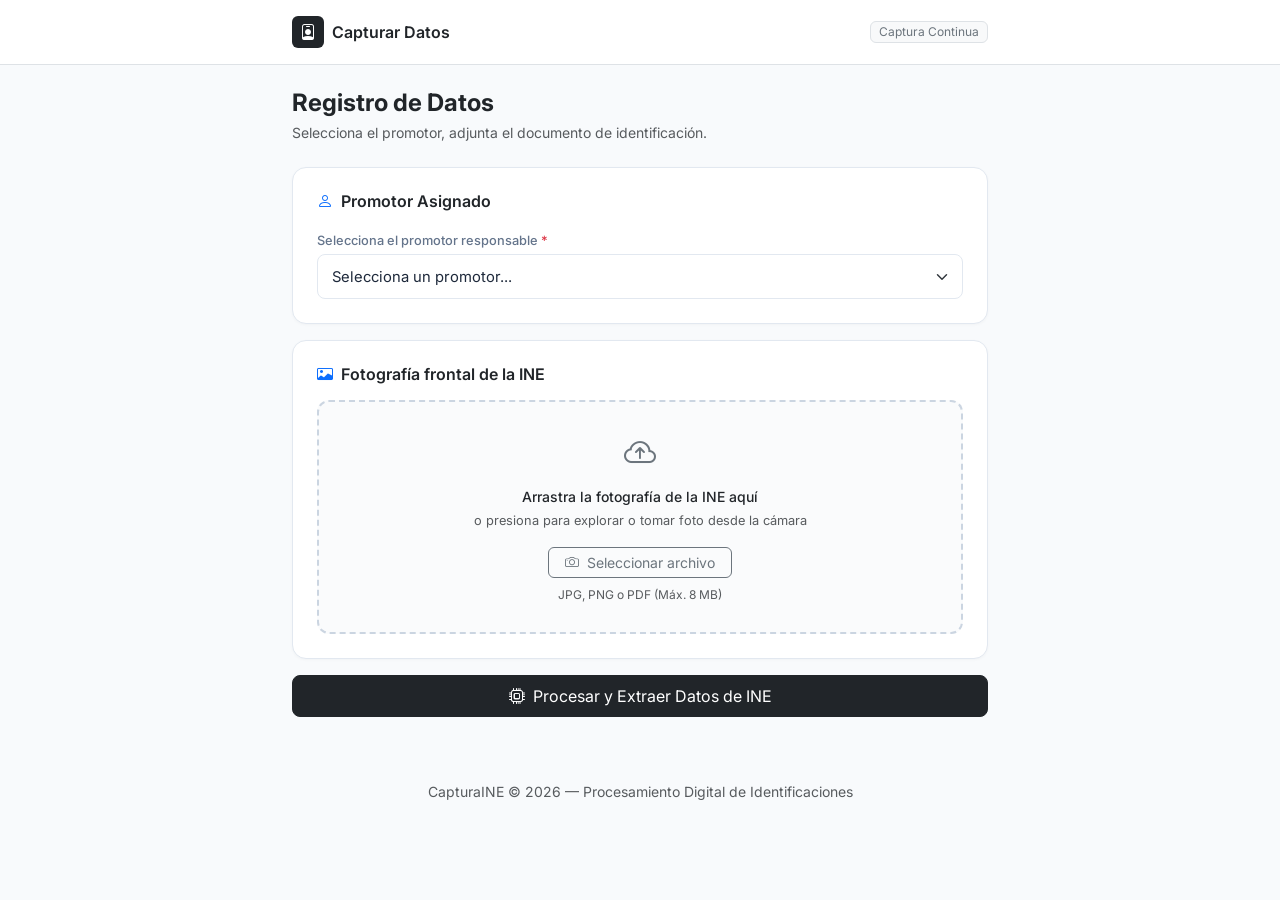
==== index.html @ 007ac98c "proyecto inicial extracción de datos ine" ====
<!DOCTYPE html>
<html lang="es">
<head>
  <meta charset="UTF-8">
  <meta name="viewport" content="width=device-width, initial-scale=1.0">
  <title>Captura de Prospecto - Registro de Personas</title>
  
  <!-- Bootstrap 5.3 CSS -->
  <link href="https://cdn.jsdelivr.net/npm/bootstrap@5.3.3/dist/css/bootstrap.min.css" rel="stylesheet">
  <!-- Bootstrap Icons -->
  <link href="https://cdn.jsdelivr.net/npm/bootstrap-icons@1.11.3/font/bootstrap-icons.min.css" rel="stylesheet">
  <!-- Google Fonts: Inter -->
  <link rel="preconnect" href="https://fonts.googleapis.com">
  <link rel="preconnect" href="https://fonts.gstatic.com" crossorigin>
  <link href="https://fonts.googleapis.com/css2?family=Inter:wght@300;400;500;600;700&display=swap" rel="stylesheet">
  <link rel="stylesheet" href="estilo.css">

</head>
<body class="pb-5">

  <!-- Navbar Minimalista -->
  <header class="bg-white border-bottom py-3 mb-4 sticky-top">
    <div class="container d-flex align-items-center justify-content-between" style="max-width: 720px;">
      <div class="d-flex align-items-center gap-2">
        <div class="bg-dark text-white rounded-2 d-flex align-items-center justify-content-center" style="width: 32px; height: 32px;">
          <i class="bi bi-person-badge"></i>
        </div>
        <span class="fw-semibold text-dark fs-6 tracking-tight">Capturar Datos</span>
      </div>
      <span class="badge bg-light text-secondary border fw-normal small px-2 py-1">Captura Continua</span>
    </div>
  </header>

  <main class="container" style="max-width: 720px;">
    
    <div class="mb-4">
      <h1 class="h4 fw-bold text-dark mb-1">Registro de Datos</h1>
      <p class="text-muted small mb-0">Selecciona el promotor, adjunta el documento de identificación.</p>
    </div>

    <!-- Feedback Banner -->
    <div id="statusMessage" class="alert d-none mb-3 py-2 px-3 rounded-3 small" role="alert"></div>

    <form id="extractionForm" onsubmit="event.preventDefault(); processIneData();">
      
      <!-- CARD 1: Selección de Promotor -->
      <section class="card card-modern p-4 mb-3">
        <h2 class="h6 fw-semibold text-dark mb-3 d-flex align-items-center gap-2">
          <i class="bi bi-person text-primary"></i> Promotor Asignado
        </h2>
        <div>
          <label for="promotorSelect" class="form-label-subtle">
            Selecciona el promotor responsable <span class="text-danger">*</span>
          </label>
          <select class="form-select form-select-modern" id="promotorSelect" required>
            <option value="" disabled selected>Selecciona un promotor...</option>
            <option value="PM-0104">Carlos Mendoza (Zona Norte)</option>
            <option value="PM-0219">Ana Sofía Ruiz (Zona Centro)</option>
            <option value="PM-0345">Mauricio Lozano (Zona Poniente)</option>
            <option value="PM-0412">Valeria Gómez (Zona Sur)</option>
            <option value="PM-0087">Héctor Salgado (Ventas Remotas)</option>
          </select>
        </div>
      </section>

      <!-- CARD 2: Carga de Archivo de INE -->
      <section class="card card-modern p-4 mb-3">
        <h2 class="h6 fw-semibold text-dark mb-3 d-flex align-items-center gap-2">
          <i class="bi bi-card-image text-primary"></i> Fotografía frontal de la INE
        </h2>

        <!-- Zona Drag & Drop -->
        <div id="dropZone" class="dropzone-container p-4 text-center">
          <input 
            type="file" 
            id="ineFileInput" 
            class="d-none" 
            accept="image/jpeg,image/png,image/webp,application/pdf"
          >
          <div class="py-1">
            <i class="bi bi-cloud-arrow-up fs-2 text-secondary mb-2 d-block"></i>
            <p class="fw-medium text-dark small mb-1">Arrastra la fotografía de la INE aquí</p>
            <p class="text-muted small mb-3" style="font-size: 0.8rem;">o presiona para explorar o tomar foto desde la cámara</p>
            <button type="button" class="btn btn-outline-secondary btn-sm px-3 rounded-2" onclick="triggerFileInput()">
              <i class="bi bi-camera me-1"></i> Seleccionar archivo
            </button>
            <div class="text-muted mt-2" style="font-size: 0.75rem;">JPG, PNG o PDF (Máx. 8 MB)</div>
          </div>
        </div>

        <!-- Vista Previa Compacta -->
        <div id="filePreviewSection" class="p-3 bg-light border rounded-3 mt-3 d-none">
          <div class="d-flex align-items-center justify-content-between">
            <div class="d-flex align-items-center gap-3 overflow-hidden">
              <img id="previewImg" src="" alt="Vista previa" class="rounded border object-fit-cover d-none" style="width: 54px; height: 54px;">
              <div id="previewPdfIcon" class="rounded bg-danger-subtle text-danger d-none align-items-center justify-content-center" style="width: 54px; height: 54px;">
                <i class="bi bi-file-earmark-pdf fs-4"></i>
              </div>
              <div class="overflow-hidden">
                <div class="fw-semibold text-truncate small text-dark" id="fileName">archivo.jpg</div>
                <div class="text-muted small" id="fileSize">0 KB</div>
              </div>
            </div>
            <button type="button" class="btn btn-sm btn-outline-danger border-0 rounded-circle" title="Quitar archivo" onclick="removeSelectedFile()">
              <i class="bi bi-x-lg"></i>
            </button>
          </div>
        </div>
      </section>

      <!-- Botón de Procesamiento Principal -->
      <div class="d-grid mb-4">
        <button type="submit" id="btnProcess" class="btn btn-dark py-2 px-4 rounded-3 d-flex align-items-center justify-content-center gap-2">
          <i class="bi bi-cpu"></i>
          <span>Procesar y Extraer Datos de INE</span>
        </button>
      </div>
    </form>

    <!-- CARD 3: Resultados de Extracción (Oculto inicialmente) -->
    <section id="resultsCard" class="card card-modern p-4 d-none">
      <div class="d-flex align-items-center justify-content-between border-bottom pb-3 mb-3">
        <div>
          <h2 class="h6 fw-semibold text-dark mb-0 d-flex align-items-center gap-2">
            <i class="bi bi-check2-circle text-success"></i> Datos Extraídos del Documento
          </h2>
          <span class="text-muted small">Verifica y edita la información antes de guardar el registro</span>
        </div>
        <span class="badge bg-success-subtle text-success border border-success-subtle">OCR Completado</span>
      </div>

      <form id="extractedDataForm" onsubmit="event.preventDefault(); saveFinalRecord();">
        <div class="row g-3">
          <div class="col-12">
            <label class="form-label-subtle">Nombre Completo</label>
            <input type="text" id="fieldNombre" class="form-control form-control-modern" required>
          </div>

          <div class="col-md-6">
            <label class="form-label-subtle">CURP</label>
            <input type="text" id="fieldCurp" class="form-control form-control-modern font-monospace text-uppercase" maxlength="18" required>
          </div>

          <div class="col-md-6">
            <label class="form-label-subtle">Clave de Elector</label>
            <input type="text" id="fieldClaveElector" class="form-control form-control-modern font-monospace text-uppercase" maxlength="18" required>
          </div>

          <div class="col-12">
            <label class="form-label-subtle">Domicilio Completo</label>
            <textarea id="fieldDomicilio" class="form-control form-control-modern" rows="2" required></textarea>
          </div>

          <div class="col-md-4">
            <label class="form-label-subtle">Fecha de Nacimiento</label>
            <input type="date" id="fieldNacimiento" class="form-control form-control-modern" required>
          </div>

          <div class="col-md-4">
            <label class="form-label-subtle">Sexo</label>
            <select id="fieldSexo" class="form-select form-select-modern" required>
              <option value="H">Hombre (H)</option>
              <option value="M">Mujer (M)</option>
              <option value="X">No Binario (X)</option>
            </select>
          </div>

          <div class="col-md-4">
            <label class="form-label-subtle">Vigencia INE</label>
            <input type="text" id="fieldVigencia" class="form-control form-control-modern font-monospace" placeholder="Ej. 2024 - 2034" required>
          </div>
        </div>

        <div class="d-flex justify-content-end gap-2 mt-4 pt-3 border-top">
          <button type="button" class="btn btn-outline-secondary rounded-2 btn-sm px-3" onclick="resetAll()">
            Nueva Captura
          </button>
          <button type="submit" id="btnSaveRecord" class="btn btn-primary rounded-2 btn-sm px-4 d-flex align-items-center gap-2">
            <i class="bi bi-cloud-check"></i>
            <span>Confirmar y Guardar Registro</span>
          </button>
        </div>
      </form>
    </section>

    <!-- Footer sencillo -->
    <footer class="text-center text-muted small mt-5 pt-3">
      CapturaINE &copy; 2026 &mdash; Procesamiento Digital de Identificaciones
    </footer>
  </main>

  <!-- Bootstrap Bundle JS -->
  <script src="https://cdn.jsdelivr.net/npm/bootstrap@5.3.3/dist/js/bootstrap.bundle.min.js"></script>

  <script>
    const promotorSelect = document.getElementById('promotorSelect');
    const dropZone = document.getElementById('dropZone');
    const ineFileInput = document.getElementById('ineFileInput');
    const filePreviewSection = document.getElementById('filePreviewSection');
    const previewImg = document.getElementById('previewImg');
    const previewPdfIcon = document.getElementById('previewPdfIcon');
    const fileName = document.getElementById('fileName');
    const fileSize = document.getElementById('fileSize');
    const statusMessage = document.getElementById('statusMessage');
    const btnProcess = document.getElementById('btnProcess');
    const resultsCard = document.getElementById('resultsCard');

    let currentFile = null;

    // Disparar selector de archivos
    function triggerFileInput() {
      ineFileInput.click();
    }

    // Drag and Drop
    ['dragenter', 'dragover'].forEach(eventName => {
      dropZone.addEventListener(eventName, (e) => {
        e.preventDefault();
        e.stopPropagation();
        dropZone.classList.add('is-dragover');
      });
    });

    ['dragleave', 'drop'].forEach(eventName => {
      dropZone.addEventListener(eventName, (e) => {
        e.preventDefault();
        e.stopPropagation();
        dropZone.classList.remove('is-dragover');
      });
    });

    dropZone.addEventListener('drop', (e) => {
      const files = e.dataTransfer.files;
      if (files && files.length > 0) {
        processFile(files[0]);
      }
    });

    dropZone.addEventListener('click', (e) => {
      if (e.target.tagName !== 'BUTTON' && !e.target.closest('button')) {
        triggerFileInput();
      }
    });

    ineFileInput.addEventListener('change', (e) => {
      if (e.target.files && e.target.files[0]) {
        processFile(e.target.files[0]);
      }
    });

    function processFile(file) {
      const validTypes = ['image/jpeg', 'image/png', 'image/webp', 'application/pdf'];
      if (!validTypes.includes(file.type)) {
        showStatus('Formato no soportado. Sube una imagen (JPG, PNG) o PDF.', 'danger');
        return;
      }

      if (file.size > 8 * 1024 * 1024) {
        showStatus('El archivo excede el tamaño máximo permitido de 8 MB.', 'danger');
        return;
      }

      currentFile = file;
      fileName.textContent = file.name;
      fileSize.textContent = (file.size / (1024 * 1024)).toFixed(2) + ' MB';

      if (file.type.startsWith('image/')) {
        const reader = new FileReader();
        reader.onload = (e) => {
          previewImg.src = e.target.result;
          previewImg.classList.remove('d-none');
          previewPdfIcon.classList.add('d-none');
          previewPdfIcon.classList.remove('d-flex');
        };
        reader.readAsDataURL(file);
      } else {
        previewImg.classList.add('d-none');
        previewPdfIcon.classList.remove('d-none');
        previewPdfIcon.classList.add('d-flex');
      }

      filePreviewSection.classList.remove('d-none');
      hideStatus();
    }

    function removeSelectedFile() {
      currentFile = null;
      ineFileInput.value = '';
      previewImg.src = '';
      filePreviewSection.classList.add('d-none');
    }

    // Simulación de llamada a API de OCR
    function processIneData() {
      if (!promotorSelect.value) {
        showStatus('Debes seleccionar un promotor antes de continuar.', 'warning');
        promotorSelect.focus();
        return;
      }

      if (!currentFile) {
        showStatus('Por favor adjunta o toma una foto del INE para procesar.', 'warning');
        dropZone.scrollIntoView({ behavior: 'smooth', block: 'center' });
        return;
      }

      // Estado de carga
      btnProcess.disabled = true;
      btnProcess.innerHTML = `
        <span class="spinner-border spinner-border-sm" role="status" aria-hidden="true"></span>
        <span>Extrayendo información vía OCR...</span>
      `;
      hideStatus();

      // Simulación de respuesta de API de extracción
      setTimeout(() => {
        btnProcess.disabled = false;
        btnProcess.innerHTML = `
          <i class="bi bi-cpu"></i>
          <span>Procesar y Extraer Datos de INE</span>
        `;

        // Datos simulados extraídos por la API
        document.getElementById('fieldNombre').value = 'RODRÍGUEZ HERNÁNDEZ MARÍA ELENA';
        document.getElementById('fieldCurp').value = 'ROHM880415MDFRRN09';
        document.getElementById('fieldClaveElector').value = 'RDHEMR88041509M200';
        document.getElementById('fieldDomicilio').value = 'AV. INSURGENTES SUR 1602, CRÉDITO CONSTRUCTOR, BENITO JUÁREZ, CIUDAD DE MÉXICO, C.P. 03940';
        document.getElementById('fieldNacimiento').value = '1988-04-15';
        document.getElementById('fieldSexo').value = 'M';
        document.getElementById('fieldVigencia').value = '2022 - 2032';

        // Mostrar sección de resultados con scroll suave
        resultsCard.classList.remove('d-none');
        resultsCard.scrollIntoView({ behavior: 'smooth', block: 'start' });

        showStatus('Datos extraídos exitosamente. Revisa y confirma la información.', 'success');
      }, 1500);
    }

    // Confirmación final
    function saveFinalRecord() {
      const btnSave = document.getElementById('btnSaveRecord');
      btnSave.disabled = true;
      btnSave.innerHTML = `
        <span class="spinner-border spinner-border-sm" role="status" aria-hidden="true"></span>
        Guardando...
      `;

      setTimeout(() => {
        btnSave.disabled = false;
        btnSave.innerHTML = `<i class="bi bi-cloud-check"></i> <span>Confirmar y Guardar Registro</span>`;
        showStatus(`¡Registro de ${document.getElementById('fieldNombre').value} guardado con éxito!`, 'success');
      }, 900);
    }

    function resetAll() {
      document.getElementById('extractionForm').reset();
      document.getElementById('extractedDataForm').reset();
      removeSelectedFile();
      resultsCard.classList.add('d-none');
      hideStatus();
      window.scrollTo({ top: 0, behavior: 'smooth' });
    }

    function showStatus(text, variant = 'info') {
      statusMessage.className = `alert alert-${variant} border mb-3 py-2 px-3 rounded-3 small`;
      statusMessage.textContent = text;
      statusMessage.classList.remove('d-none');
    }

    function hideStatus() {
      statusMessage.classList.add('d-none');
    }
  </script>
</body>
</html>
---- estilo.css ----
:root {
      --app-font: 'Inter', -apple-system, BlinkMacSystemFont, "Segoe UI", Roboto, sans-serif;
      --bg-canvas: #f8fafc;
      --border-subtle: #e2e8f0;
      --primary-color: #0f172a;
      --primary-accent: #2563eb;
    }

    body {
      font-family: var(--app-font);
      background-color: var(--bg-canvas);
      color: #1e293b;
      min-height: 100vh;
      -webkit-font-smoothing: antialiased;
    }

    /* Minimalist card styling */
    .card-modern {
      background: #ffffff;
      border: 1px solid var(--border-subtle);
      border-radius: 0.875rem;
      box-shadow: 0 1px 3px 0 rgba(0, 0, 0, 0.03);
    }

    /* Drag & Drop Upload Zone */
    .dropzone-container {
      border: 2px dashed #cbd5e1;
      border-radius: 0.75rem;
      background-color: #fafbfc;
      transition: all 0.2s ease;
      cursor: pointer;
    }
    .dropzone-container:hover,
    .dropzone-container.is-dragover {
      border-color: var(--primary-accent);
      background-color: #eff6ff;
    }

    /* Form Inputs */
    .form-control-modern,
    .form-select-modern {
      border: 1px solid var(--border-subtle);
      border-radius: 0.5rem;
      padding: 0.65rem 0.85rem;
      font-size: 0.925rem;
      color: #1e293b;
      background-color: #fff;
    }
    .form-control-modern:focus,
    .form-select-modern:focus {
      border-color: var(--primary-accent);
      box-shadow: 0 0 0 3px rgba(37, 99, 235, 0.1);
      outline: none;
    }

    .form-label-subtle {
      font-size: 0.8rem;
      font-weight: 500;
      color: #64748b;
      margin-bottom: 0.25rem;
    }
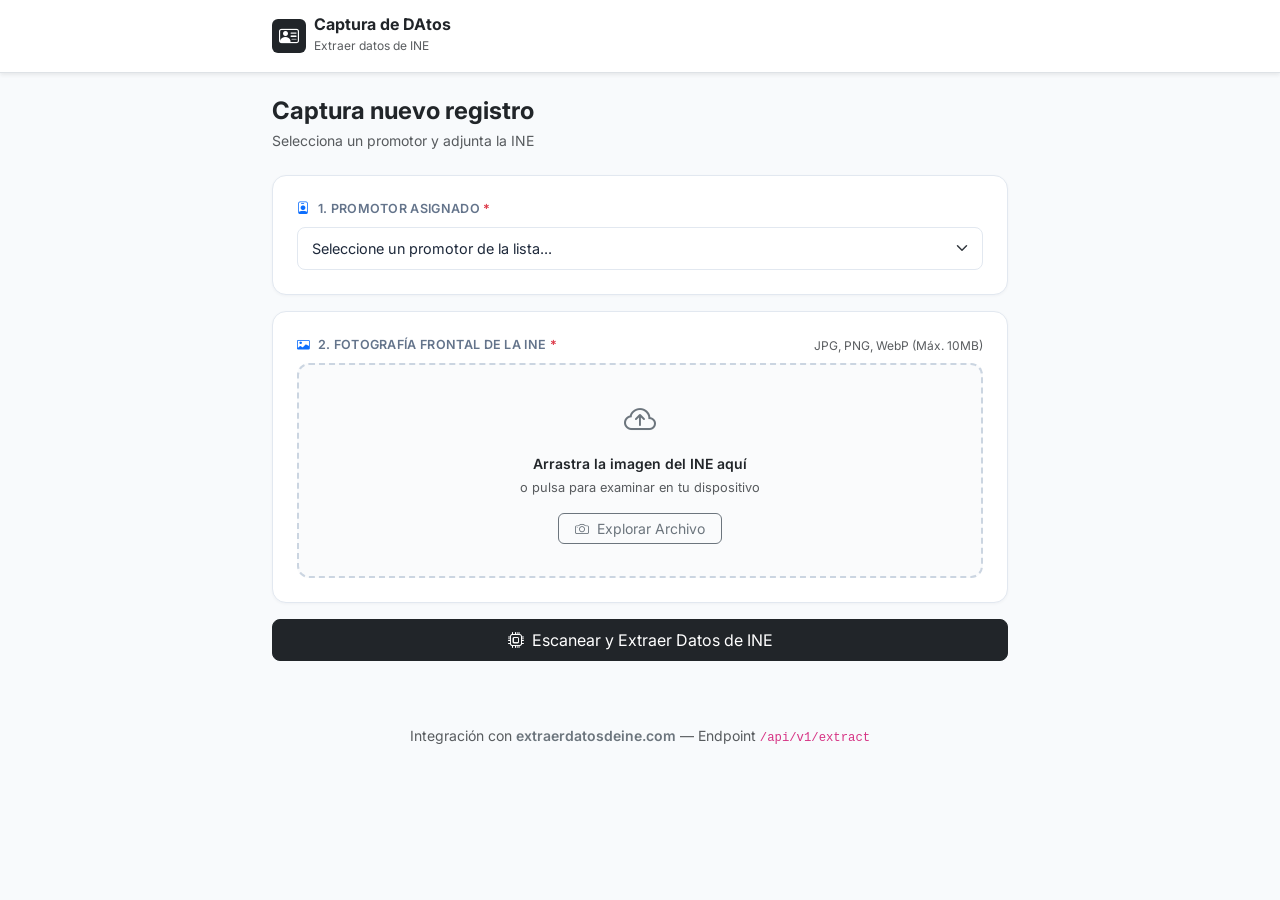
==== commit 799d9b64: "se crea endpoint local para consumo de api" ====
--- a/index.html
+++ b/index.html
@@ -3,7 +3,7 @@
 <head>
   <meta charset="UTF-8">
   <meta name="viewport" content="width=device-width, initial-scale=1.0">
-  <title>Captura de Prospecto - Registro de Personas</title>
+  <title>Captura y Extracción de INE - ExtraerDatosDeINE</title>
   
   <!-- Bootstrap 5.3 CSS -->
   <link href="https://cdn.jsdelivr.net/npm/bootstrap@5.3.3/dist/css/bootstrap.min.css" rel="stylesheet">
@@ -18,56 +18,61 @@
 </head>
 <body class="pb-5">
 
-  <!-- Navbar Minimalista -->
-  <header class="bg-white border-bottom py-3 mb-4 sticky-top">
-    <div class="container d-flex align-items-center justify-content-between" style="max-width: 720px;">
+  <!-- Minimal Header -->
+  <header class="bg-white border-bottom py-3 mb-4 sticky-top shadow-sm">
+    <div class="container d-flex align-items-center justify-content-between" style="max-width: 760px;">
       <div class="d-flex align-items-center gap-2">
-        <div class="bg-dark text-white rounded-2 d-flex align-items-center justify-content-center" style="width: 32px; height: 32px;">
-          <i class="bi bi-person-badge"></i>
-        </div>
-        <span class="fw-semibold text-dark fs-6 tracking-tight">Capturar Datos</span>
+        <div class="bg-dark text-white rounded-2 d-flex align-items-center justify-content-center" style="width: 34px; height: 34px;">
+          <i class="bi bi-person-vcard fs-5"></i>
+        </div>
+        <div>
+          <span class="fw-bold text-dark fs-6 tracking-tight d-block lh-1">Captura de DAtos</span>
+          <span class="text-muted" style="font-size: 0.75rem;">Extraer datos de INE</span>
+        </div>
       </div>
-      <span class="badge bg-light text-secondary border fw-normal small px-2 py-1">Captura Continua</span>
+      
+
     </div>
   </header>
 
-  <main class="container" style="max-width: 720px;">
-    
+  <main class="container" style="max-width: 760px;">
+
+    <!-- Heading Intro -->
     <div class="mb-4">
-      <h1 class="h4 fw-bold text-dark mb-1">Registro de Datos</h1>
-      <p class="text-muted small mb-0">Selecciona el promotor, adjunta el documento de identificación.</p>
+      <h1 class="h4 fw-bold text-dark mb-1">Captura nuevo registro</h1>
+      <p class="text-muted small mb-0">Selecciona un promotor y adjunta la INE</p>
     </div>
 
-    <!-- Feedback Banner -->
-    <div id="statusMessage" class="alert d-none mb-3 py-2 px-3 rounded-3 small" role="alert"></div>
-
-    <form id="extractionForm" onsubmit="event.preventDefault(); processIneData();">
+    <!-- Alert / Status Notifications -->
+    <div id="statusMessage" class="alert d-none py-2 px-3 rounded-3 small mb-3 shadow-sm" role="alert"></div>
+
+    <form id="ineExtractionForm" onsubmit="event.preventDefault(); handleExtractData();">
       
-      <!-- CARD 1: Selección de Promotor -->
+      <!-- 1. SECCIÓN: PROMOTOR ASIGNADO -->
       <section class="card card-modern p-4 mb-3">
-        <h2 class="h6 fw-semibold text-dark mb-3 d-flex align-items-center gap-2">
-          <i class="bi bi-person text-primary"></i> Promotor Asignado
-        </h2>
-        <div>
-          <label for="promotorSelect" class="form-label-subtle">
-            Selecciona el promotor responsable <span class="text-danger">*</span>
+        <div class="d-flex align-items-center justify-content-between mb-2">
+          <label for="promotorSelect" class="form-label-subtle m-0">
+            <i class="bi bi-person-badge text-primary me-1"></i> 1. Promotor Asignado <span class="text-danger">*</span>
           </label>
-          <select class="form-select form-select-modern" id="promotorSelect" required>
-            <option value="" disabled selected>Selecciona un promotor...</option>
-            <option value="PM-0104">Carlos Mendoza (Zona Norte)</option>
-            <option value="PM-0219">Ana Sofía Ruiz (Zona Centro)</option>
-            <option value="PM-0345">Mauricio Lozano (Zona Poniente)</option>
-            <option value="PM-0412">Valeria Gómez (Zona Sur)</option>
-            <option value="PM-0087">Héctor Salgado (Ventas Remotas)</option>
-          </select>
-        </div>
+        </div>
+        <select class="form-select form-select-modern" id="promotorSelect" required>
+          <option value="" disabled selected>Seleccione un promotor de la lista...</option>
+          <option value="Carlos Mendoza — Zona Norte (PM-0104)">Carlos Mendoza — Zona Norte (PM-0104)</option>
+          <option value="Ana Sofía Ruiz — Zona Centro (PM-0219)">Ana Sofía Ruiz — Zona Centro (PM-0219)</option>
+          <option value="Mauricio Lozano — Zona Poniente (PM-0345)">Mauricio Lozano — Zona Poniente (PM-0345)</option>
+          <option value="Valeria Gómez — Zona Sur (PM-0412)">Valeria Gómez — Zona Sur (PM-0412)</option>
+          <option value="Héctor Salgado — Ventas Remotas (PM-0087)">Héctor Salgado — Ventas Remotas (PM-0087)</option>
+        </select>
       </section>
 
-      <!-- CARD 2: Carga de Archivo de INE -->
+      <!-- 2. SECCIÓN: CARGA DE ARCHIVO DE INE -->
       <section class="card card-modern p-4 mb-3">
-        <h2 class="h6 fw-semibold text-dark mb-3 d-flex align-items-center gap-2">
-          <i class="bi bi-card-image text-primary"></i> Fotografía frontal de la INE
-        </h2>
+        <div class="d-flex align-items-center justify-content-between mb-2">
+          <label class="form-label-subtle m-0">
+            <i class="bi bi-card-image text-primary me-1"></i> 2. Fotografía Frontal de la INE <span class="text-danger">*</span>
+          </label>
+          <span class="text-muted small" style="font-size: 0.75rem;">JPG, PNG, WebP (Máx. 10MB)</span>
+        </div>
 
         <!-- Zona Drag & Drop -->
         <div id="dropZone" class="dropzone-container p-4 text-center">
@@ -77,23 +82,22 @@
             class="d-none" 
             accept="image/jpeg,image/png,image/webp,application/pdf"
           >
-          <div class="py-1">
+          <div class="py-2">
             <i class="bi bi-cloud-arrow-up fs-2 text-secondary mb-2 d-block"></i>
-            <p class="fw-medium text-dark small mb-1">Arrastra la fotografía de la INE aquí</p>
-            <p class="text-muted small mb-3" style="font-size: 0.8rem;">o presiona para explorar o tomar foto desde la cámara</p>
+            <p class="fw-semibold text-dark small mb-1">Arrastra la imagen del INE aquí</p>
+            <p class="text-muted small mb-3" style="font-size: 0.8rem;">o pulsa para examinar en tu dispositivo</p>
             <button type="button" class="btn btn-outline-secondary btn-sm px-3 rounded-2" onclick="triggerFileInput()">
-              <i class="bi bi-camera me-1"></i> Seleccionar archivo
+              <i class="bi bi-camera me-1"></i> Explorar Archivo
             </button>
-            <div class="text-muted mt-2" style="font-size: 0.75rem;">JPG, PNG o PDF (Máx. 8 MB)</div>
-          </div>
-        </div>
-
-        <!-- Vista Previa Compacta -->
+          </div>
+        </div>
+
+        <!-- Vista previa compacta -->
         <div id="filePreviewSection" class="p-3 bg-light border rounded-3 mt-3 d-none">
           <div class="d-flex align-items-center justify-content-between">
             <div class="d-flex align-items-center gap-3 overflow-hidden">
-              <img id="previewImg" src="" alt="Vista previa" class="rounded border object-fit-cover d-none" style="width: 54px; height: 54px;">
-              <div id="previewPdfIcon" class="rounded bg-danger-subtle text-danger d-none align-items-center justify-content-center" style="width: 54px; height: 54px;">
+              <img id="previewImg" src="" alt="Vista previa" class="rounded border object-fit-cover d-none" style="width: 58px; height: 58px;">
+              <div id="previewPdfIcon" class="rounded bg-danger-subtle text-danger d-none align-items-center justify-content-center" style="width: 58px; height: 58px;">
                 <i class="bi bi-file-earmark-pdf fs-4"></i>
               </div>
               <div class="overflow-hidden">
@@ -101,64 +105,152 @@
                 <div class="text-muted small" id="fileSize">0 KB</div>
               </div>
             </div>
-            <button type="button" class="btn btn-sm btn-outline-danger border-0 rounded-circle" title="Quitar archivo" onclick="removeSelectedFile()">
+            <button type="button" class="btn btn-sm btn-outline-danger border-0 rounded-circle" title="Remover archivo" onclick="removeSelectedFile()">
               <i class="bi bi-x-lg"></i>
             </button>
           </div>
         </div>
       </section>
 
-      <!-- Botón de Procesamiento Principal -->
+      <!-- 3. SECCIÓN: CONFIGURACIÓN API (Colapsable / Opcional)
+      <section class="card card-modern p-3 mb-3">
+        <div class="d-flex align-items-center justify-content-between cursor-pointer" data-bs-toggle="collapse" data-bs-target="#apiConfigSection" aria-expanded="false" style="cursor: pointer;">
+          <div class="d-flex align-items-center gap-2">
+            <i class="bi bi-key text-secondary"></i>
+            <span class="small fw-semibold text-dark">Configuración API (extraerdatosdeine.com)</span>
+          </div>
+          <span class="badge bg-light text-secondary border fw-normal" style="font-size: 0.75rem;">
+            Opciones <i class="bi bi-chevron-down ms-1"></i>
+          </span>
+        </div>
+
+        <div class="collapse pt-3" id="apiConfigSection">
+          <label for="apiKeyInput" class="form-label-subtle">API Key de extraerdatosdeine.com</label>
+          <div class="input-group input-group-sm mb-2">
+            <input type="password" id="apiKeyInput" class="form-control form-control-modern" placeholder="ine_xxxxxxxxxxxxxxx">
+            <button class="btn btn-outline-secondary" type="button" id="btnToggleApiKeyVisibility" onclick="toggleApiKeyVisibility()">
+              <i class="bi bi-eye" id="eyeIcon"></i>
+            </button>
+            <button class="btn btn-outline-secondary" type="button" onclick="saveApiKey()">Guardar</button>
+          </div>
+          <p class="text-muted mb-0" style="font-size: 0.75rem;">
+            La llave se envía vía cabecera <code>X-API-Key</code> al endpoint <code>https://extraerdatosdeine.com/api/v1/extract</code>. Si está vacía o activas "Modo Demo", se simulará la respuesta.
+          </p>
+        </div>
+      </section> -->
+
+      <!-- Botón de Extracción Principal -->
       <div class="d-grid mb-4">
         <button type="submit" id="btnProcess" class="btn btn-dark py-2 px-4 rounded-3 d-flex align-items-center justify-content-center gap-2">
           <i class="bi bi-cpu"></i>
-          <span>Procesar y Extraer Datos de INE</span>
+          <span id="btnProcessText">Escanear y Extraer Datos de INE</span>
         </button>
       </div>
     </form>
 
-    <!-- CARD 3: Resultados de Extracción (Oculto inicialmente) -->
-    <section id="resultsCard" class="card card-modern p-4 d-none">
-      <div class="d-flex align-items-center justify-content-between border-bottom pb-3 mb-3">
+    <!-- 4. SECCIÓN: RESULTADOS DE EXTRACCIÓN (Oculto inicialmente) -->
+    <section id="resultsCard" class="card card-modern p-4 d-none fade-slide-in">
+      <!-- <div class="d-flex flex-wrap align-items-center justify-content-between border-bottom pb-3 mb-3 gap-2">
         <div>
-          <h2 class="h6 fw-semibold text-dark mb-0 d-flex align-items-center gap-2">
+          <h2 class="h6 fw-bold text-dark mb-1 d-flex align-items-center gap-2">
             <i class="bi bi-check2-circle text-success"></i> Datos Extraídos del Documento
           </h2>
-          <span class="text-muted small">Verifica y edita la información antes de guardar el registro</span>
-        </div>
-        <span class="badge bg-success-subtle text-success border border-success-subtle">OCR Completado</span>
-      </div>
-
+          <div class="d-flex align-items-center gap-2 mt-1">
+            <span class="badge bg-light text-secondary border fw-normal" id="assignedPromoterBadge">
+              <i class="bi bi-person me-1"></i> Sin promotor
+            </span>
+            <span class="badge bg-success-subtle text-success border border-success-subtle" id="badgeExtractionStatus">
+              OCR Verificado
+            </span>
+            <span class="badge bg-primary-subtle text-primary border border-primary-subtle d-none" id="tokensRemainingBadge">
+              Tokens restantes: 0
+            </span>
+          </div>
+        </div>
+        
+        <div class="d-flex align-items-center gap-2">
+          <button type="button" class="btn btn-outline-secondary btn-sm rounded-2 d-flex align-items-center gap-1" onclick="copyExtractedJSON()">
+            <i class="bi bi-clipboard"></i> <span>Copiar JSON</span>
+          </button>
+        </div>
+      </div> -->
+
+      <!-- Formulario con campos extraídos de la credencial -->
       <form id="extractedDataForm" onsubmit="event.preventDefault(); saveFinalRecord();">
         <div class="row g-3">
-          <div class="col-12">
-            <label class="form-label-subtle">Nombre Completo</label>
-            <input type="text" id="fieldNombre" class="form-control form-control-modern" required>
-          </div>
-
+          
+          <!-- Nombre(s) -->
+          <div class="col-md-4">
+            <label class="form-label-subtle">Nombre(s)</label>
+            <input type="text" id="resNombre" class="form-control form-control-modern" required>
+          </div>
+
+          <!-- Apellido Paterno -->
+          <div class="col-md-4">
+            <label class="form-label-subtle">Primer Apellido (Paterno)</label>
+            <input type="text" id="resApellidoPaterno" class="form-control form-control-modern" required>
+          </div>
+
+          <!-- Apellido Materno -->
+          <div class="col-md-4">
+            <label class="form-label-subtle">Segundo Apellido (Materno)</label>
+            <input type="text" id="resApellidoMaterno" class="form-control form-control-modern">
+          </div>
+
+          <!-- CURP -->
           <div class="col-md-6">
             <label class="form-label-subtle">CURP</label>
-            <input type="text" id="fieldCurp" class="form-control form-control-modern font-monospace text-uppercase" maxlength="18" required>
-          </div>
-
+            <input type="text" id="resCurp" class="form-control form-control-modern font-monospace text-uppercase" maxlength="18" required>
+          </div>
+
+          <!-- Clave de Elector -->
           <div class="col-md-6">
             <label class="form-label-subtle">Clave de Elector</label>
-            <input type="text" id="fieldClaveElector" class="form-control form-control-modern font-monospace text-uppercase" maxlength="18" required>
-          </div>
-
-          <div class="col-12">
+            <input type="text" id="resClaveElector" class="form-control form-control-modern font-monospace text-uppercase" maxlength="18" required>
+          </div>
+
+          <!-- Domicilio Completo -->
+          <!-- <div class="col-12">
             <label class="form-label-subtle">Domicilio Completo</label>
-            <textarea id="fieldDomicilio" class="form-control form-control-modern" rows="2" required></textarea>
-          </div>
-
+            <input type="text" id="resDomicilio" class="form-control form-control-modern" required>
+          </div> -->
+
+          <!-- Calle y Colonia -->
+          <div class="col-md-6">
+            <label class="form-label-subtle">Calle</label>
+            <input type="text" id="resCalle" class="form-control form-control-modern">
+          </div>
+
+          <div class="col-md-6">
+            <label class="form-label-subtle">Colonia</label>
+            <input type="text" id="resColonia" class="form-control form-control-modern">
+          </div>
+
+          <!-- Municipio, Estado y C.P. -->
+          <div class="col-md-5">
+            <label class="form-label-subtle">Municipio / Alcaldía</label>
+            <input type="text" id="resMunicipio" class="form-control form-control-modern">
+          </div>
+
+          <div class="col-md-4">
+            <label class="form-label-subtle">Estado</label>
+            <input type="text" id="resEstado" class="form-control form-control-modern">
+          </div>
+
+          <div class="col-md-3">
+            <label class="form-label-subtle">Código Postal</label>
+            <input type="text" id="resCodigoPostal" class="form-control form-control-modern font-monospace" maxlength="5">
+          </div>
+
+          <!-- Nacimiento, Sexo, Sección -->
           <div class="col-md-4">
             <label class="form-label-subtle">Fecha de Nacimiento</label>
-            <input type="date" id="fieldNacimiento" class="form-control form-control-modern" required>
+            <input type="text" id="resFechaNacimiento" class="form-control form-control-modern" placeholder="DD/MM/AAAA">
           </div>
 
           <div class="col-md-4">
             <label class="form-label-subtle">Sexo</label>
-            <select id="fieldSexo" class="form-select form-select-modern" required>
+            <select id="resSexo" class="form-select form-select-modern">
               <option value="H">Hombre (H)</option>
               <option value="M">Mujer (M)</option>
               <option value="X">No Binario (X)</option>
@@ -166,33 +258,62 @@
           </div>
 
           <div class="col-md-4">
-            <label class="form-label-subtle">Vigencia INE</label>
-            <input type="text" id="fieldVigencia" class="form-control form-control-modern font-monospace" placeholder="Ej. 2024 - 2034" required>
-          </div>
-        </div>
-
-        <div class="d-flex justify-content-end gap-2 mt-4 pt-3 border-top">
+            <label class="form-label-subtle">Sección Electoral</label>
+            <input type="text" id="resSeccion" class="form-control form-control-modern font-monospace">
+          </div>
+
+          <!-- Vigencia, Emisión, Año Registro -->
+          <div class="col-md-4">
+            <label class="form-label-subtle">Vigencia</label>
+            <input type="text" id="resVigencia" class="form-control form-control-modern font-monospace">
+          </div>
+
+          <div class="col-md-4">
+            <label class="form-label-subtle">Emisión</label>
+            <input type="text" id="resEmision" class="form-control form-control-modern font-monospace">
+          </div>
+
+          <div class="col-md-4">
+            <label class="form-label-subtle">Año de Registro</label>
+            <input type="text" id="resAnioRegistro" class="form-control form-control-modern font-monospace">
+          </div>
+
+          <!-- Códigos OCR / CIC (opcional) -->
+          <div class="col-md-6">
+            <label class="form-label-subtle">Código OCR</label>
+            <input type="text" id="resOcr" class="form-control form-control-modern font-monospace small">
+          </div>
+
+          <div class="col-md-6">
+            <label class="form-label-subtle">CIC</label>
+            <input type="text" id="resCic" class="form-control form-control-modern font-monospace small">
+          </div>
+        </div>
+
+        <div class="d-flex flex-wrap align-items-center justify-content-between gap-2 mt-4 pt-3 border-top">
           <button type="button" class="btn btn-outline-secondary rounded-2 btn-sm px-3" onclick="resetAll()">
-            Nueva Captura
+            <i class="bi bi-arrow-counterclockwise me-1"></i> Limpiar / Escanear otra INE
           </button>
           <button type="submit" id="btnSaveRecord" class="btn btn-primary rounded-2 btn-sm px-4 d-flex align-items-center gap-2">
-            <i class="bi bi-cloud-check"></i>
-            <span>Confirmar y Guardar Registro</span>
+            <i class="bi bi-cloud-arrow-up"></i>
+            <span>Guardar Registro</span>
           </button>
         </div>
       </form>
     </section>
 
-    <!-- Footer sencillo -->
+    <!-- Footer -->
     <footer class="text-center text-muted small mt-5 pt-3">
-      CapturaINE &copy; 2026 &mdash; Procesamiento Digital de Identificaciones
+      Integración con <a href="https://extraerdatosdeine.com" target="_blank" rel="noopener noreferrer" class="text-secondary text-decoration-none fw-semibold">extraerdatosdeine.com</a> &mdash; Endpoint <code>/api/v1/extract</code>
     </footer>
   </main>
 
   <!-- Bootstrap Bundle JS -->
   <script src="https://cdn.jsdelivr.net/npm/bootstrap@5.3.3/dist/js/bootstrap.bundle.min.js"></script>
+  <script src="get-api.js"></script>
 
   <script>
+    // DOM Elements
     const promotorSelect = document.getElementById('promotorSelect');
     const dropZone = document.getElementById('dropZone');
     const ineFileInput = document.getElementById('ineFileInput');
@@ -203,26 +324,41 @@
     const fileSize = document.getElementById('fileSize');
     const statusMessage = document.getElementById('statusMessage');
     const btnProcess = document.getElementById('btnProcess');
+    const btnProcessText = document.getElementById('btnProcessText');
     const resultsCard = document.getElementById('resultsCard');
+    const apiKeyInput = document.getElementById('apiKeyInput');
+    // const demoModeToggle = document.getElementById('demoModeToggle');
+    // const assignedPromoterBadge = document.getElementById('assignedPromoterBadge');
+    // const tokensRemainingBadge = document.getElementById('tokensRemainingBadge');
 
     let currentFile = null;
-
-    // Disparar selector de archivos
+    let latestExtractedData = null;
+
+
+
+    function toggleApiKeyVisibility() {
+      const isPassword = apiKeyInput.type === 'password';
+      apiKeyInput.type = isPassword ? 'text' : 'password';
+      const icon = document.getElementById('eyeIcon');
+      icon.className = isPassword ? 'bi bi-eye-slash' : 'bi bi-eye';
+    }
+
+    // Trigger file dialog
     function triggerFileInput() {
       ineFileInput.click();
     }
 
-    // Drag and Drop
-    ['dragenter', 'dragover'].forEach(eventName => {
-      dropZone.addEventListener(eventName, (e) => {
+    // Drag & Drop handlers
+    ['dragenter', 'dragover'].forEach(name => {
+      dropZone.addEventListener(name, (e) => {
         e.preventDefault();
         e.stopPropagation();
         dropZone.classList.add('is-dragover');
       });
     });
 
-    ['dragleave', 'drop'].forEach(eventName => {
-      dropZone.addEventListener(eventName, (e) => {
+    ['dragleave', 'drop'].forEach(name => {
+      dropZone.addEventListener(name, (e) => {
         e.preventDefault();
         e.stopPropagation();
         dropZone.classList.remove('is-dragover');
@@ -232,7 +368,7 @@
     dropZone.addEventListener('drop', (e) => {
       const files = e.dataTransfer.files;
       if (files && files.length > 0) {
-        processFile(files[0]);
+        processSelectedFile(files[0]);
       }
     });
 
@@ -244,19 +380,19 @@
 
     ineFileInput.addEventListener('change', (e) => {
       if (e.target.files && e.target.files[0]) {
-        processFile(e.target.files[0]);
+        processSelectedFile(e.target.files[0]);
       }
     });
 
-    function processFile(file) {
+    function processSelectedFile(file) {
       const validTypes = ['image/jpeg', 'image/png', 'image/webp', 'application/pdf'];
       if (!validTypes.includes(file.type)) {
-        showStatus('Formato no soportado. Sube una imagen (JPG, PNG) o PDF.', 'danger');
+        showStatus('Formato no soportado. Proporciona una imagen JPEG, PNG, WebP o documento PDF.', 'danger');
         return;
       }
 
-      if (file.size > 8 * 1024 * 1024) {
-        showStatus('El archivo excede el tamaño máximo permitido de 8 MB.', 'danger');
+      if (file.size > 10 * 1024 * 1024) {
+        showStatus('El archivo excede el límite máximo de 10 MB.', 'danger');
         return;
       }
 
@@ -290,80 +426,239 @@
       filePreviewSection.classList.add('d-none');
     }
 
-    // Simulación de llamada a API de OCR
-    function processIneData() {
-      if (!promotorSelect.value) {
-        showStatus('Debes seleccionar un promotor antes de continuar.', 'warning');
+    // Main Extraction Handler
+    async function handleExtractData() {
+      const selectedPromoter = promotorSelect.value;
+      if (!selectedPromoter) {
+        showStatus('Selecciona un promotor antes de realizar la extracción.', 'warning');
         promotorSelect.focus();
         return;
       }
 
       if (!currentFile) {
-        showStatus('Por favor adjunta o toma una foto del INE para procesar.', 'warning');
+        showStatus('Adjunta la fotografía del INE a procesar.', 'warning');
         dropZone.scrollIntoView({ behavior: 'smooth', block: 'center' });
         return;
       }
 
-      // Estado de carga
-      btnProcess.disabled = true;
-      btnProcess.innerHTML = `
-        <span class="spinner-border spinner-border-sm" role="status" aria-hidden="true"></span>
-        <span>Extrayendo información vía OCR...</span>
-      `;
+    
+
+      // UI: Loading State
+      setLoadingState(true);
       hideStatus();
 
-      // Simulación de respuesta de API de extracción
-      setTimeout(() => {
-        btnProcess.disabled = false;
+      try {
+        let responseData;
+
+        if (0>1) {
+          // Mocking the exact JSON structure of extraerdatosdeine.com /api/v1/extract
+          await new Promise(resolve => setTimeout(resolve, 1400));
+          responseData = {
+            success: true,
+            extraction_id: "demo_" + Math.random().toString(36).substring(2, 10),
+            data: {
+              nombre: "MARÍA ELENA",
+              apellidoPaterno: "RODRÍGUEZ",
+              apellidoMaterno: "HERNÁNDEZ",
+              curp: "ROHM880415MDFRRN09",
+              claveElector: "RDHEMR88041509M200",
+              fechaNacimiento: "15/04/1988",
+              sexo: "M",
+              domicilio: "AV. INSURGENTES SUR 1602, CRÉDITO CONSTRUCTOR, BENITO JUÁREZ, CIUDAD DE MÉXICO, C.P. 03940",
+              calle: "AV. INSURGENTES SUR 1602",
+              colonia: "CRÉDITO CONSTRUCTOR",
+              codigoPostal: "03940",
+              municipio: "BENITO JUÁREZ",
+              estado: "CIUDAD DE MÉXICO",
+              seccion: "4321",
+              vigencia: "2024-2034",
+              emision: "02",
+              anioRegistro: "2006",
+              ocr: "0943210123456",
+              cic: "194857201"
+            },
+            tokens_remaining: 18,
+            upload_method: "multipart"
+          };
+          showStatus('Modo Demo: Datos simulados con éxito (conforme al formato de extraerdatosdeine.com).', 'info');
+
+        } else {
+   
+   
+            // Real API call via FormData (Multipart Form-Data)
+          const formData = new FormData();
+            formData.append('image_front', currentFile);
+            const response = await fetch('./getApi/index.php', {
+                    method: 'POST',
+                    body: formData
+                    });
+
+          const json = await response.json().catch(() => null);
+
+          if (!response.ok) {
+            let errorMsg = `Error ${response.status}: `;
+            if (json && json.message) {
+              errorMsg += json.message;
+            } else if (response.status === 401) {
+              errorMsg += 'API Key inválida o no proporcionada en extraerdatosdeine.com';
+            } else if (response.status === 402) {
+              errorMsg += 'Saldo de tokens insuficiente en tu cuenta.';
+            } else if (response.status === 429) {
+              errorMsg += 'Límite de peticiones alcanzado. Intenta de nuevo en un momento.';
+            } else {
+              errorMsg += 'No se pudo procesar la imagen del INE.';
+            }
+            throw new Error(errorMsg);
+          }
+
+          responseData = json;
+          showStatus('¡Datos de INE extraídos con éxito desde la API!', 'success');
+        }
+
+        if (responseData && responseData.data) {
+          populateResults(responseData.data, selectedPromoter, responseData.tokens_remaining);
+        } else {
+          throw new Error('La API respondió pero no contenía datos legibles.');
+        }
+
+      } catch (error) {
+        showStatus(error.message || 'Error de conexión con el servicio de OCR.', 'danger');
+      } finally {
+        setLoadingState(false);
+      }
+    }
+
+    function populateResults(data, promoter, tokens) {
+      latestExtractedData = {
+        promotor: promoter,
+        timestamp: new Date().toISOString(),
+        ...data
+      };
+
+      // Populate text inputs
+      document.getElementById('resNombre').value = data.nombre || '';
+      document.getElementById('resApellidoPaterno').value = data.apellidoPaterno || '';
+      document.getElementById('resApellidoMaterno').value = data.apellidoMaterno || '';
+      document.getElementById('resCurp').value = data.curp || '';
+      document.getElementById('resClaveElector').value = data.claveElector || '';
+    //document.getElementById('resDomicilio').value = data.domicilio || '';
+      document.getElementById('resCalle').value = data.calle || '';
+      document.getElementById('resColonia').value = data.colonia || '';
+      document.getElementById('resMunicipio').value = data.municipio || '';
+      document.getElementById('resEstado').value = data.estado || '';
+      document.getElementById('resCodigoPostal').value = data.codigoPostal || '';
+      document.getElementById('resFechaNacimiento').value = data.fechaNacimiento || '';
+      
+      const sexoSelect = document.getElementById('resSexo');
+      if (data.sexo && ['H', 'M', 'X'].includes(data.sexo.toUpperCase())) {
+        sexoSelect.value = data.sexo.toUpperCase();
+      }
+
+      document.getElementById('resSeccion').value = data.seccion || '';
+      document.getElementById('resVigencia').value = data.vigencia || '';
+      document.getElementById('resEmision').value = data.emision || '';
+      document.getElementById('resAnioRegistro').value = data.anioRegistro || '';
+    //   document.getElementById('resOcr').value = data.ocr || '';
+    //   document.getElementById('resCic').value = data.cic || '';
+
+    // Update badges
+    // assignedPromoterBadge.innerHTML = `<i class="bi bi-person me-1"></i> ${promoter}`;
+
+    //   if (typeof tokens !== 'undefined') {
+    //     tokensRemainingBadge.textContent = `Tokens restantes: ${tokens}`;
+    //     tokensRemainingBadge.classList.remove('d-none');
+    //   } else {
+    //     tokensRemainingBadge.classList.add('d-none');
+    //   }
+
+      // Show results
+      resultsCard.classList.remove('d-none');
+      resultsCard.scrollIntoView({ behavior: 'smooth', block: 'start' });
+    }
+
+    function setLoadingState(isLoading) {
+      btnProcess.disabled = isLoading;
+      if (isLoading) {
+        btnProcess.innerHTML = `
+          <span class="spinner-border spinner-border-sm" role="status" aria-hidden="true"></span>
+          <span>Extrayendo datos....</span>
+        `;
+      } else {
         btnProcess.innerHTML = `
           <i class="bi bi-cpu"></i>
-          <span>Procesar y Extraer Datos de INE</span>
+          <span id="btnProcessText">Escanear y Extraer Datos de INE</span>
         `;
-
-        // Datos simulados extraídos por la API
-        document.getElementById('fieldNombre').value = 'RODRÍGUEZ HERNÁNDEZ MARÍA ELENA';
-        document.getElementById('fieldCurp').value = 'ROHM880415MDFRRN09';
-        document.getElementById('fieldClaveElector').value = 'RDHEMR88041509M200';
-        document.getElementById('fieldDomicilio').value = 'AV. INSURGENTES SUR 1602, CRÉDITO CONSTRUCTOR, BENITO JUÁREZ, CIUDAD DE MÉXICO, C.P. 03940';
-        document.getElementById('fieldNacimiento').value = '1988-04-15';
-        document.getElementById('fieldSexo').value = 'M';
-        document.getElementById('fieldVigencia').value = '2022 - 2032';
-
-        // Mostrar sección de resultados con scroll suave
-        resultsCard.classList.remove('d-none');
-        resultsCard.scrollIntoView({ behavior: 'smooth', block: 'start' });
-
-        showStatus('Datos extraídos exitosamente. Revisa y confirma la información.', 'success');
-      }, 1500);
-    }
-
-    // Confirmación final
+      }
+    }
+
+    function copyExtractedJSON() {
+      if (!latestExtractedData) return;
+      
+      // Update data with current edited inputs
+      const currentSnapshot = {
+        ...latestExtractedData,
+        nombre: document.getElementById('resNombre').value,
+        apellidoPaterno: document.getElementById('resApellidoPaterno').value,
+        apellidoMaterno: document.getElementById('resApellidoMaterno').value,
+        curp: document.getElementById('resCurp').value,
+        claveElector: document.getElementById('resClaveElector').value,
+        domicilio: document.getElementById('resDomicilio').value,
+        calle: document.getElementById('resCalle').value,
+        colonia: document.getElementById('resColonia').value,
+        municipio: document.getElementById('resMunicipio').value,
+        estado: document.getElementById('resEstado').value,
+        codigoPostal: document.getElementById('resCodigoPostal').value,
+        fechaNacimiento: document.getElementById('resFechaNacimiento').value,
+        sexo: document.getElementById('resSexo').value,
+        seccion: document.getElementById('resSeccion').value,
+        vigencia: document.getElementById('resVigencia').value,
+        emision: document.getElementById('resEmision').value,
+        anioRegistro: document.getElementById('resAnioRegistro').value,
+        // ocr: document.getElementById('resOcr').value,
+        // cic: document.getElementById('resCic').value
+      };
+
+      const jsonStr = JSON.stringify(currentSnapshot, null, 2);
+
+      // Robust copy method for iframe compatibility
+      const dummy = document.createElement("textarea");
+      document.body.appendChild(dummy);
+      dummy.value = jsonStr;
+      dummy.select();
+      document.execCommand("copy");
+      document.body.removeChild(dummy);
+
+      showStatus('Datos copiados al portapapeles en formato JSON.', 'success');
+    }
+
     function saveFinalRecord() {
       const btnSave = document.getElementById('btnSaveRecord');
       btnSave.disabled = true;
       btnSave.innerHTML = `
         <span class="spinner-border spinner-border-sm" role="status" aria-hidden="true"></span>
-        Guardando...
+        <span>Guardando...</span>
       `;
 
       setTimeout(() => {
         btnSave.disabled = false;
-        btnSave.innerHTML = `<i class="bi bi-cloud-check"></i> <span>Confirmar y Guardar Registro</span>`;
-        showStatus(`¡Registro de ${document.getElementById('fieldNombre').value} guardado con éxito!`, 'success');
-      }, 900);
+        btnSave.innerHTML = `<i class="bi bi-cloud-arrow-up"></i> <span>Guardar Registro</span>`;
+        const nombreCompleto = `${document.getElementById('resNombre').value} ${document.getElementById('resApellidoPaterno').value}`;
+        showStatus(`¡Registro de ${nombreCompleto || 'la persona'} guardado correctamente!`, 'success');
+      }, 800);
     }
 
     function resetAll() {
-      document.getElementById('extractionForm').reset();
+      document.getElementById('ineExtractionForm').reset();
       document.getElementById('extractedDataForm').reset();
       removeSelectedFile();
       resultsCard.classList.add('d-none');
+      latestExtractedData = null;
       hideStatus();
       window.scrollTo({ top: 0, behavior: 'smooth' });
     }
 
     function showStatus(text, variant = 'info') {
-      statusMessage.className = `alert alert-${variant} border mb-3 py-2 px-3 rounded-3 small`;
+      statusMessage.className = `alert alert-${variant} border py-2 px-3 rounded-3 small mb-3 shadow-sm`;
       statusMessage.textContent = text;
       statusMessage.classList.remove('d-none');
     }
--- a/estilo.css
+++ b/estilo.css
@@ -1,61 +1,80 @@
     :root {
       --app-font: 'Inter', -apple-system, BlinkMacSystemFont, "Segoe UI", Roboto, sans-serif;
-      --bg-canvas: #f8fafc;
+      --bg-surface: #f8fafc;
       --border-subtle: #e2e8f0;
-      --primary-color: #0f172a;
-      --primary-accent: #2563eb;
+      --brand-primary: #0f172a;
+      --brand-accent: #2563eb;
     }
 
     body {
       font-family: var(--app-font);
-      background-color: var(--bg-canvas);
+      background-color: var(--bg-surface);
       color: #1e293b;
       min-height: 100vh;
       -webkit-font-smoothing: antialiased;
     }
 
-    /* Minimalist card styling */
+    /* Minimal card aesthetic */
     .card-modern {
       background: #ffffff;
       border: 1px solid var(--border-subtle);
       border-radius: 0.875rem;
-      box-shadow: 0 1px 3px 0 rgba(0, 0, 0, 0.03);
+      box-shadow: 0 1px 3px 0 rgba(15, 23, 42, 0.04);
     }
 
-    /* Drag & Drop Upload Zone */
+    /* Drag and drop styling */
     .dropzone-container {
       border: 2px dashed #cbd5e1;
       border-radius: 0.75rem;
       background-color: #fafbfc;
-      transition: all 0.2s ease;
+      transition: all 0.2s cubic-bezier(0.4, 0, 0.2, 1);
       cursor: pointer;
     }
     .dropzone-container:hover,
     .dropzone-container.is-dragover {
-      border-color: var(--primary-accent);
+      border-color: var(--brand-accent);
       background-color: #eff6ff;
     }
 
-    /* Form Inputs */
+    /* Form controls */
     .form-control-modern,
     .form-select-modern {
       border: 1px solid var(--border-subtle);
       border-radius: 0.5rem;
-      padding: 0.65rem 0.85rem;
-      font-size: 0.925rem;
+      padding: 0.625rem 0.85rem;
+      font-size: 0.9rem;
       color: #1e293b;
-      background-color: #fff;
+      background-color: #ffffff;
     }
     .form-control-modern:focus,
     .form-select-modern:focus {
-      border-color: var(--primary-accent);
-      box-shadow: 0 0 0 3px rgba(37, 99, 235, 0.1);
+      border-color: var(--brand-accent);
+      box-shadow: 0 0 0 3px rgba(37, 99, 235, 0.12);
       outline: none;
     }
 
     .form-label-subtle {
-      font-size: 0.8rem;
-      font-weight: 500;
+      font-size: 0.785rem;
+      font-weight: 600;
       color: #64748b;
-      margin-bottom: 0.25rem;
+      text-transform: uppercase;
+      letter-spacing: 0.025em;
+      margin-bottom: 0.35rem;
+      display: block;
     }
+
+    /* Transition for results reveal */
+    .fade-slide-in {
+      animation: fadeInSlide 0.35s ease-out forwards;
+    }
+
+    @keyframes fadeInSlide {
+      from {
+        opacity: 0;
+        transform: translateY(12px);
+      }
+      to {
+        opacity: 1;
+        transform: translateY(0);
+      }
+    }
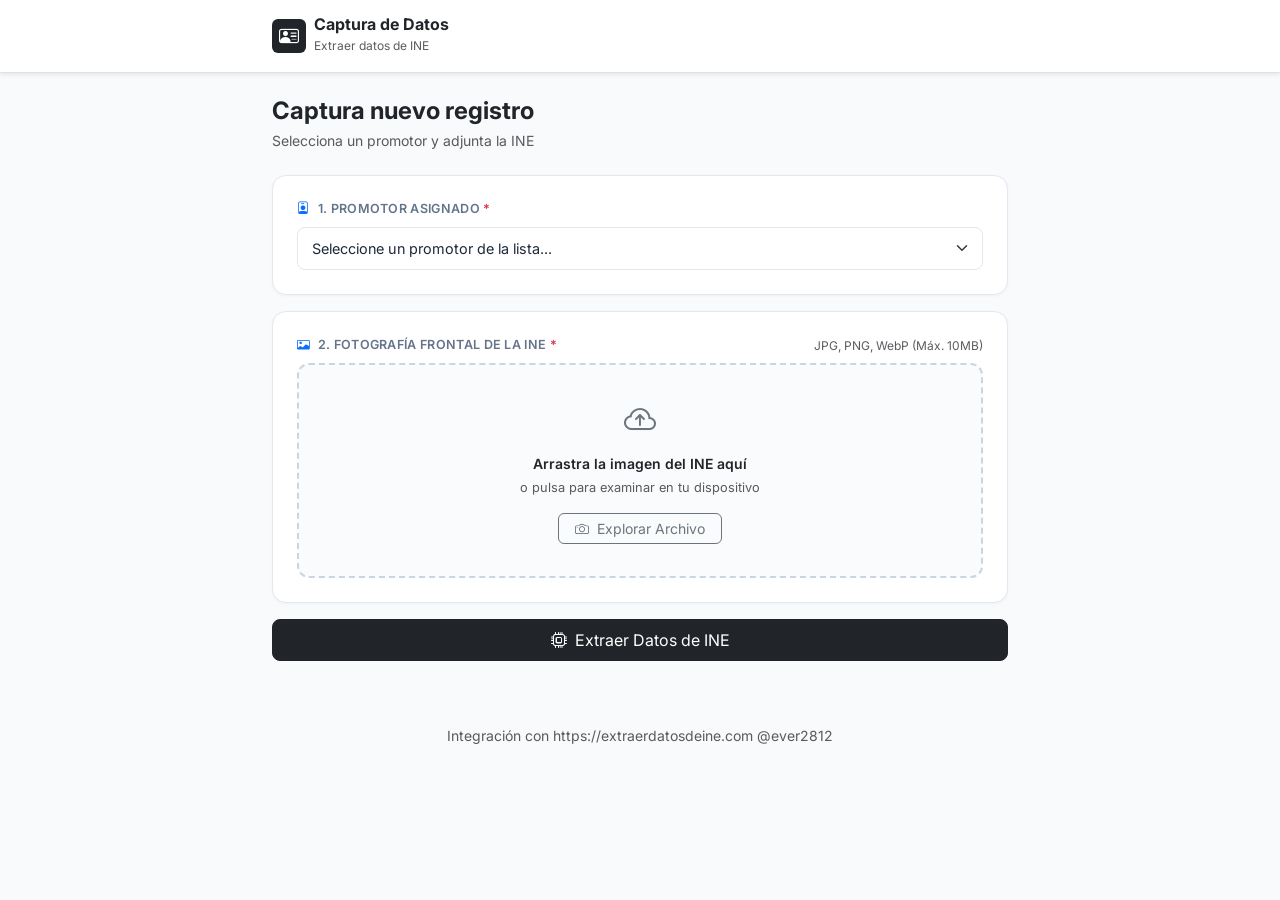
==== commit e37d3d67: "se ajusta formulario, se eliminan campos innecesarios por ahora" ====
--- a/index.html
+++ b/index.html
@@ -3,7 +3,7 @@
 <head>
   <meta charset="UTF-8">
   <meta name="viewport" content="width=device-width, initial-scale=1.0">
-  <title>Captura y Extracción de INE - ExtraerDatosDeINE</title>
+  <title>Captura de Registros INE</title>
   
   <!-- Bootstrap 5.3 CSS -->
   <link href="https://cdn.jsdelivr.net/npm/bootstrap@5.3.3/dist/css/bootstrap.min.css" rel="stylesheet">
@@ -26,7 +26,7 @@
           <i class="bi bi-person-vcard fs-5"></i>
         </div>
         <div>
-          <span class="fw-bold text-dark fs-6 tracking-tight d-block lh-1">Captura de DAtos</span>
+          <span class="fw-bold text-dark fs-6 tracking-tight d-block lh-1">Captura de Datos</span>
           <span class="text-muted" style="font-size: 0.75rem;">Extraer datos de INE</span>
         </div>
       </div>
@@ -143,7 +143,7 @@
       <div class="d-grid mb-4">
         <button type="submit" id="btnProcess" class="btn btn-dark py-2 px-4 rounded-3 d-flex align-items-center justify-content-center gap-2">
           <i class="bi bi-cpu"></i>
-          <span id="btnProcessText">Escanear y Extraer Datos de INE</span>
+          <span id="btnProcessText">Extraer Datos de INE</span>
         </button>
       </div>
     </form>
@@ -279,7 +279,7 @@
           </div>
 
           <!-- Códigos OCR / CIC (opcional) -->
-          <div class="col-md-6">
+          <!-- <div class="col-md-6">
             <label class="form-label-subtle">Código OCR</label>
             <input type="text" id="resOcr" class="form-control form-control-modern font-monospace small">
           </div>
@@ -287,16 +287,16 @@
           <div class="col-md-6">
             <label class="form-label-subtle">CIC</label>
             <input type="text" id="resCic" class="form-control form-control-modern font-monospace small">
-          </div>
+          </div> -->
         </div>
 
         <div class="d-flex flex-wrap align-items-center justify-content-between gap-2 mt-4 pt-3 border-top">
           <button type="button" class="btn btn-outline-secondary rounded-2 btn-sm px-3" onclick="resetAll()">
-            <i class="bi bi-arrow-counterclockwise me-1"></i> Limpiar / Escanear otra INE
+            <i class="bi bi-arrow-counterclockwise me-1"></i> Limpiar y Agregar
           </button>
           <button type="submit" id="btnSaveRecord" class="btn btn-primary rounded-2 btn-sm px-4 d-flex align-items-center gap-2">
             <i class="bi bi-cloud-arrow-up"></i>
-            <span>Guardar Registro</span>
+            <span>Guardar Datos</span>
           </button>
         </div>
       </form>
@@ -304,368 +304,13 @@
 
     <!-- Footer -->
     <footer class="text-center text-muted small mt-5 pt-3">
-      Integración con <a href="https://extraerdatosdeine.com" target="_blank" rel="noopener noreferrer" class="text-secondary text-decoration-none fw-semibold">extraerdatosdeine.com</a> &mdash; Endpoint <code>/api/v1/extract</code>
-    </footer>
+      Integración con https://extraerdatosdeine.com @ever2812</footer>
   </main>
 
   <!-- Bootstrap Bundle JS -->
   <script src="https://cdn.jsdelivr.net/npm/bootstrap@5.3.3/dist/js/bootstrap.bundle.min.js"></script>
-  <script src="get-api.js"></script>
-
-  <script>
-    // DOM Elements
-    const promotorSelect = document.getElementById('promotorSelect');
-    const dropZone = document.getElementById('dropZone');
-    const ineFileInput = document.getElementById('ineFileInput');
-    const filePreviewSection = document.getElementById('filePreviewSection');
-    const previewImg = document.getElementById('previewImg');
-    const previewPdfIcon = document.getElementById('previewPdfIcon');
-    const fileName = document.getElementById('fileName');
-    const fileSize = document.getElementById('fileSize');
-    const statusMessage = document.getElementById('statusMessage');
-    const btnProcess = document.getElementById('btnProcess');
-    const btnProcessText = document.getElementById('btnProcessText');
-    const resultsCard = document.getElementById('resultsCard');
-    const apiKeyInput = document.getElementById('apiKeyInput');
-    // const demoModeToggle = document.getElementById('demoModeToggle');
-    // const assignedPromoterBadge = document.getElementById('assignedPromoterBadge');
-    // const tokensRemainingBadge = document.getElementById('tokensRemainingBadge');
-
-    let currentFile = null;
-    let latestExtractedData = null;
-
-
-
-    function toggleApiKeyVisibility() {
-      const isPassword = apiKeyInput.type === 'password';
-      apiKeyInput.type = isPassword ? 'text' : 'password';
-      const icon = document.getElementById('eyeIcon');
-      icon.className = isPassword ? 'bi bi-eye-slash' : 'bi bi-eye';
-    }
-
-    // Trigger file dialog
-    function triggerFileInput() {
-      ineFileInput.click();
-    }
-
-    // Drag & Drop handlers
-    ['dragenter', 'dragover'].forEach(name => {
-      dropZone.addEventListener(name, (e) => {
-        e.preventDefault();
-        e.stopPropagation();
-        dropZone.classList.add('is-dragover');
-      });
-    });
-
-    ['dragleave', 'drop'].forEach(name => {
-      dropZone.addEventListener(name, (e) => {
-        e.preventDefault();
-        e.stopPropagation();
-        dropZone.classList.remove('is-dragover');
-      });
-    });
-
-    dropZone.addEventListener('drop', (e) => {
-      const files = e.dataTransfer.files;
-      if (files && files.length > 0) {
-        processSelectedFile(files[0]);
-      }
-    });
-
-    dropZone.addEventListener('click', (e) => {
-      if (e.target.tagName !== 'BUTTON' && !e.target.closest('button')) {
-        triggerFileInput();
-      }
-    });
-
-    ineFileInput.addEventListener('change', (e) => {
-      if (e.target.files && e.target.files[0]) {
-        processSelectedFile(e.target.files[0]);
-      }
-    });
-
-    function processSelectedFile(file) {
-      const validTypes = ['image/jpeg', 'image/png', 'image/webp', 'application/pdf'];
-      if (!validTypes.includes(file.type)) {
-        showStatus('Formato no soportado. Proporciona una imagen JPEG, PNG, WebP o documento PDF.', 'danger');
-        return;
-      }
-
-      if (file.size > 10 * 1024 * 1024) {
-        showStatus('El archivo excede el límite máximo de 10 MB.', 'danger');
-        return;
-      }
-
-      currentFile = file;
-      fileName.textContent = file.name;
-      fileSize.textContent = (file.size / (1024 * 1024)).toFixed(2) + ' MB';
-
-      if (file.type.startsWith('image/')) {
-        const reader = new FileReader();
-        reader.onload = (e) => {
-          previewImg.src = e.target.result;
-          previewImg.classList.remove('d-none');
-          previewPdfIcon.classList.add('d-none');
-          previewPdfIcon.classList.remove('d-flex');
-        };
-        reader.readAsDataURL(file);
-      } else {
-        previewImg.classList.add('d-none');
-        previewPdfIcon.classList.remove('d-none');
-        previewPdfIcon.classList.add('d-flex');
-      }
-
-      filePreviewSection.classList.remove('d-none');
-      hideStatus();
-    }
-
-    function removeSelectedFile() {
-      currentFile = null;
-      ineFileInput.value = '';
-      previewImg.src = '';
-      filePreviewSection.classList.add('d-none');
-    }
-
-    // Main Extraction Handler
-    async function handleExtractData() {
-      const selectedPromoter = promotorSelect.value;
-      if (!selectedPromoter) {
-        showStatus('Selecciona un promotor antes de realizar la extracción.', 'warning');
-        promotorSelect.focus();
-        return;
-      }
-
-      if (!currentFile) {
-        showStatus('Adjunta la fotografía del INE a procesar.', 'warning');
-        dropZone.scrollIntoView({ behavior: 'smooth', block: 'center' });
-        return;
-      }
-
-    
-
-      // UI: Loading State
-      setLoadingState(true);
-      hideStatus();
-
-      try {
-        let responseData;
-
-        if (0>1) {
-          // Mocking the exact JSON structure of extraerdatosdeine.com /api/v1/extract
-          await new Promise(resolve => setTimeout(resolve, 1400));
-          responseData = {
-            success: true,
-            extraction_id: "demo_" + Math.random().toString(36).substring(2, 10),
-            data: {
-              nombre: "MARÍA ELENA",
-              apellidoPaterno: "RODRÍGUEZ",
-              apellidoMaterno: "HERNÁNDEZ",
-              curp: "ROHM880415MDFRRN09",
-              claveElector: "RDHEMR88041509M200",
-              fechaNacimiento: "15/04/1988",
-              sexo: "M",
-              domicilio: "AV. INSURGENTES SUR 1602, CRÉDITO CONSTRUCTOR, BENITO JUÁREZ, CIUDAD DE MÉXICO, C.P. 03940",
-              calle: "AV. INSURGENTES SUR 1602",
-              colonia: "CRÉDITO CONSTRUCTOR",
-              codigoPostal: "03940",
-              municipio: "BENITO JUÁREZ",
-              estado: "CIUDAD DE MÉXICO",
-              seccion: "4321",
-              vigencia: "2024-2034",
-              emision: "02",
-              anioRegistro: "2006",
-              ocr: "0943210123456",
-              cic: "194857201"
-            },
-            tokens_remaining: 18,
-            upload_method: "multipart"
-          };
-          showStatus('Modo Demo: Datos simulados con éxito (conforme al formato de extraerdatosdeine.com).', 'info');
-
-        } else {
-   
-   
-            // Real API call via FormData (Multipart Form-Data)
-          const formData = new FormData();
-            formData.append('image_front', currentFile);
-            const response = await fetch('./getApi/index.php', {
-                    method: 'POST',
-                    body: formData
-                    });
-
-          const json = await response.json().catch(() => null);
-
-          if (!response.ok) {
-            let errorMsg = `Error ${response.status}: `;
-            if (json && json.message) {
-              errorMsg += json.message;
-            } else if (response.status === 401) {
-              errorMsg += 'API Key inválida o no proporcionada en extraerdatosdeine.com';
-            } else if (response.status === 402) {
-              errorMsg += 'Saldo de tokens insuficiente en tu cuenta.';
-            } else if (response.status === 429) {
-              errorMsg += 'Límite de peticiones alcanzado. Intenta de nuevo en un momento.';
-            } else {
-              errorMsg += 'No se pudo procesar la imagen del INE.';
-            }
-            throw new Error(errorMsg);
-          }
-
-          responseData = json;
-          showStatus('¡Datos de INE extraídos con éxito desde la API!', 'success');
-        }
-
-        if (responseData && responseData.data) {
-          populateResults(responseData.data, selectedPromoter, responseData.tokens_remaining);
-        } else {
-          throw new Error('La API respondió pero no contenía datos legibles.');
-        }
-
-      } catch (error) {
-        showStatus(error.message || 'Error de conexión con el servicio de OCR.', 'danger');
-      } finally {
-        setLoadingState(false);
-      }
-    }
-
-    function populateResults(data, promoter, tokens) {
-      latestExtractedData = {
-        promotor: promoter,
-        timestamp: new Date().toISOString(),
-        ...data
-      };
-
-      // Populate text inputs
-      document.getElementById('resNombre').value = data.nombre || '';
-      document.getElementById('resApellidoPaterno').value = data.apellidoPaterno || '';
-      document.getElementById('resApellidoMaterno').value = data.apellidoMaterno || '';
-      document.getElementById('resCurp').value = data.curp || '';
-      document.getElementById('resClaveElector').value = data.claveElector || '';
-    //document.getElementById('resDomicilio').value = data.domicilio || '';
-      document.getElementById('resCalle').value = data.calle || '';
-      document.getElementById('resColonia').value = data.colonia || '';
-      document.getElementById('resMunicipio').value = data.municipio || '';
-      document.getElementById('resEstado').value = data.estado || '';
-      document.getElementById('resCodigoPostal').value = data.codigoPostal || '';
-      document.getElementById('resFechaNacimiento').value = data.fechaNacimiento || '';
-      
-      const sexoSelect = document.getElementById('resSexo');
-      if (data.sexo && ['H', 'M', 'X'].includes(data.sexo.toUpperCase())) {
-        sexoSelect.value = data.sexo.toUpperCase();
-      }
-
-      document.getElementById('resSeccion').value = data.seccion || '';
-      document.getElementById('resVigencia').value = data.vigencia || '';
-      document.getElementById('resEmision').value = data.emision || '';
-      document.getElementById('resAnioRegistro').value = data.anioRegistro || '';
-    //   document.getElementById('resOcr').value = data.ocr || '';
-    //   document.getElementById('resCic').value = data.cic || '';
-
-    // Update badges
-    // assignedPromoterBadge.innerHTML = `<i class="bi bi-person me-1"></i> ${promoter}`;
-
-    //   if (typeof tokens !== 'undefined') {
-    //     tokensRemainingBadge.textContent = `Tokens restantes: ${tokens}`;
-    //     tokensRemainingBadge.classList.remove('d-none');
-    //   } else {
-    //     tokensRemainingBadge.classList.add('d-none');
-    //   }
-
-      // Show results
-      resultsCard.classList.remove('d-none');
-      resultsCard.scrollIntoView({ behavior: 'smooth', block: 'start' });
-    }
-
-    function setLoadingState(isLoading) {
-      btnProcess.disabled = isLoading;
-      if (isLoading) {
-        btnProcess.innerHTML = `
-          <span class="spinner-border spinner-border-sm" role="status" aria-hidden="true"></span>
-          <span>Extrayendo datos....</span>
-        `;
-      } else {
-        btnProcess.innerHTML = `
-          <i class="bi bi-cpu"></i>
-          <span id="btnProcessText">Escanear y Extraer Datos de INE</span>
-        `;
-      }
-    }
-
-    function copyExtractedJSON() {
-      if (!latestExtractedData) return;
-      
-      // Update data with current edited inputs
-      const currentSnapshot = {
-        ...latestExtractedData,
-        nombre: document.getElementById('resNombre').value,
-        apellidoPaterno: document.getElementById('resApellidoPaterno').value,
-        apellidoMaterno: document.getElementById('resApellidoMaterno').value,
-        curp: document.getElementById('resCurp').value,
-        claveElector: document.getElementById('resClaveElector').value,
-        domicilio: document.getElementById('resDomicilio').value,
-        calle: document.getElementById('resCalle').value,
-        colonia: document.getElementById('resColonia').value,
-        municipio: document.getElementById('resMunicipio').value,
-        estado: document.getElementById('resEstado').value,
-        codigoPostal: document.getElementById('resCodigoPostal').value,
-        fechaNacimiento: document.getElementById('resFechaNacimiento').value,
-        sexo: document.getElementById('resSexo').value,
-        seccion: document.getElementById('resSeccion').value,
-        vigencia: document.getElementById('resVigencia').value,
-        emision: document.getElementById('resEmision').value,
-        anioRegistro: document.getElementById('resAnioRegistro').value,
-        // ocr: document.getElementById('resOcr').value,
-        // cic: document.getElementById('resCic').value
-      };
-
-      const jsonStr = JSON.stringify(currentSnapshot, null, 2);
-
-      // Robust copy method for iframe compatibility
-      const dummy = document.createElement("textarea");
-      document.body.appendChild(dummy);
-      dummy.value = jsonStr;
-      dummy.select();
-      document.execCommand("copy");
-      document.body.removeChild(dummy);
-
-      showStatus('Datos copiados al portapapeles en formato JSON.', 'success');
-    }
-
-    function saveFinalRecord() {
-      const btnSave = document.getElementById('btnSaveRecord');
-      btnSave.disabled = true;
-      btnSave.innerHTML = `
-        <span class="spinner-border spinner-border-sm" role="status" aria-hidden="true"></span>
-        <span>Guardando...</span>
-      `;
-
-      setTimeout(() => {
-        btnSave.disabled = false;
-        btnSave.innerHTML = `<i class="bi bi-cloud-arrow-up"></i> <span>Guardar Registro</span>`;
-        const nombreCompleto = `${document.getElementById('resNombre').value} ${document.getElementById('resApellidoPaterno').value}`;
-        showStatus(`¡Registro de ${nombreCompleto || 'la persona'} guardado correctamente!`, 'success');
-      }, 800);
-    }
-
-    function resetAll() {
-      document.getElementById('ineExtractionForm').reset();
-      document.getElementById('extractedDataForm').reset();
-      removeSelectedFile();
-      resultsCard.classList.add('d-none');
-      latestExtractedData = null;
-      hideStatus();
-      window.scrollTo({ top: 0, behavior: 'smooth' });
-    }
-
-    function showStatus(text, variant = 'info') {
-      statusMessage.className = `alert alert-${variant} border py-2 px-3 rounded-3 small mb-3 shadow-sm`;
-      statusMessage.textContent = text;
-      statusMessage.classList.remove('d-none');
-    }
-
-    function hideStatus() {
-      statusMessage.classList.add('d-none');
-    }
-  </script>
+  <script src="app.js"></script>
+
+
 </body>
 </html>
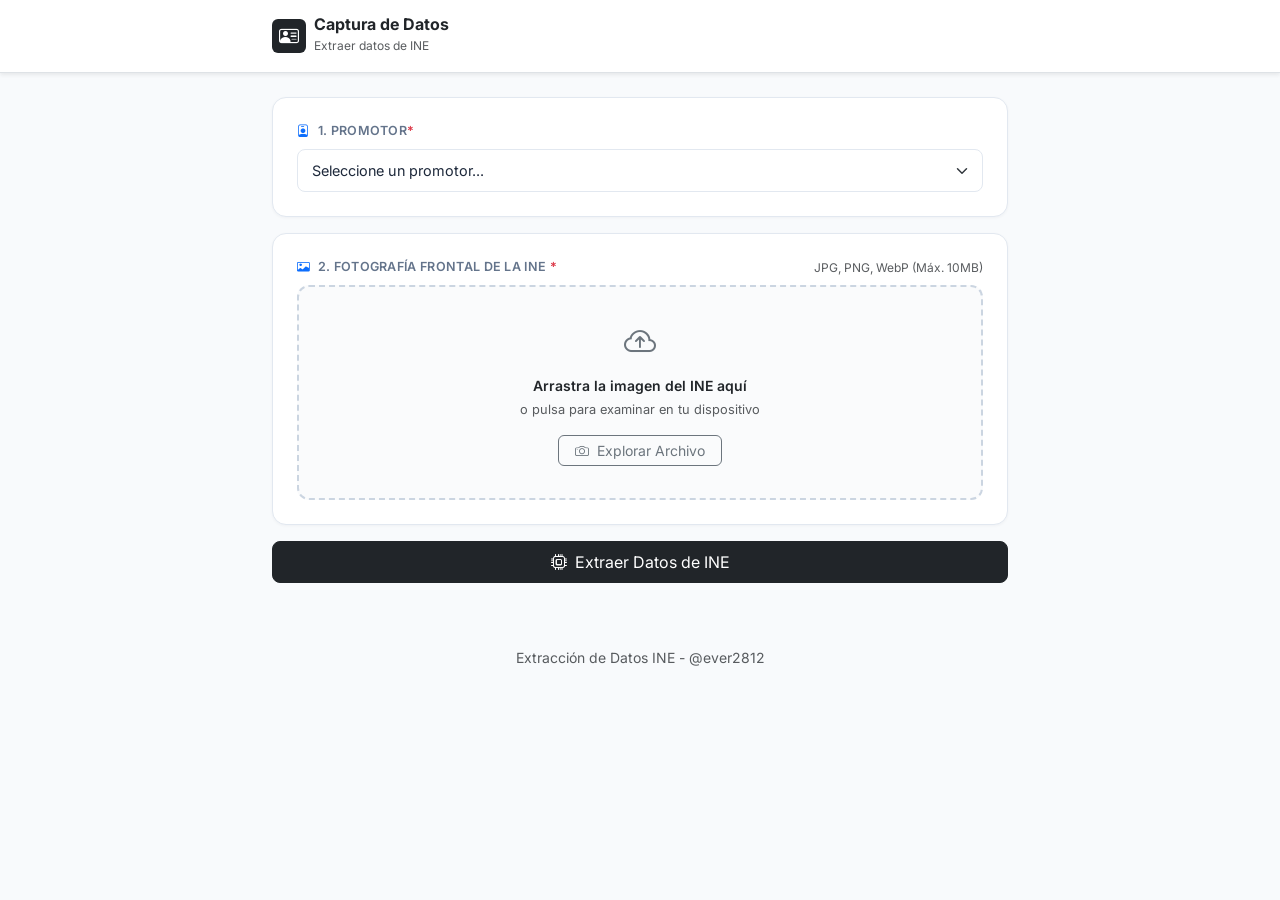
==== commit 0096d8ed: "se ajustan etiquetas de formulario" ====
--- a/index.html
+++ b/index.html
@@ -38,10 +38,10 @@
   <main class="container" style="max-width: 760px;">
 
     <!-- Heading Intro -->
-    <div class="mb-4">
+    <!-- <div class="mb-4">
       <h1 class="h4 fw-bold text-dark mb-1">Captura nuevo registro</h1>
       <p class="text-muted small mb-0">Selecciona un promotor y adjunta la INE</p>
-    </div>
+    </div> -->
 
     <!-- Alert / Status Notifications -->
     <div id="statusMessage" class="alert d-none py-2 px-3 rounded-3 small mb-3 shadow-sm" role="alert"></div>
@@ -52,16 +52,16 @@
       <section class="card card-modern p-4 mb-3">
         <div class="d-flex align-items-center justify-content-between mb-2">
           <label for="promotorSelect" class="form-label-subtle m-0">
-            <i class="bi bi-person-badge text-primary me-1"></i> 1. Promotor Asignado <span class="text-danger">*</span>
+            <i class="bi bi-person-badge text-primary me-1"></i> 1. Promotor<span class="text-danger">*</span>
           </label>
         </div>
         <select class="form-select form-select-modern" id="promotorSelect" required>
-          <option value="" disabled selected>Seleccione un promotor de la lista...</option>
-          <option value="Carlos Mendoza — Zona Norte (PM-0104)">Carlos Mendoza — Zona Norte (PM-0104)</option>
-          <option value="Ana Sofía Ruiz — Zona Centro (PM-0219)">Ana Sofía Ruiz — Zona Centro (PM-0219)</option>
-          <option value="Mauricio Lozano — Zona Poniente (PM-0345)">Mauricio Lozano — Zona Poniente (PM-0345)</option>
-          <option value="Valeria Gómez — Zona Sur (PM-0412)">Valeria Gómez — Zona Sur (PM-0412)</option>
-          <option value="Héctor Salgado — Ventas Remotas (PM-0087)">Héctor Salgado — Ventas Remotas (PM-0087)</option>
+          <option value="" disabled selected>Seleccione un promotor...</option>
+          <option value="Carlos Mendoza — Zona Norte (PM-0104)">Carlos Mendoza - Barrio 1</option>
+          <option value="Ana Sofía Ruiz — Zona Centro (PM-0219)">Ana Sofía Ruiz — Barrio 2</option>
+          <option value="Mauricio Lozano — Zona Poniente (PM-0345)">Mauricio Lozano — Barrio 3</option>
+          <option value="Valeria Gómez — Zona Sur (PM-0412)">Valeria Gómez — Zona Sur</option>
+          <option value="Héctor Salgado — Ventas Remotas (PM-0087)">Héctor Salgado — Ventas Remotas</option>
         </select>
       </section>
 
@@ -304,7 +304,9 @@
 
     <!-- Footer -->
     <footer class="text-center text-muted small mt-5 pt-3">
-      Integración con https://extraerdatosdeine.com @ever2812</footer>
+      Extracción de Datos INE - @ever2812
+        <!-- Integración con https://extraerdatosdeine.com @ever2812 -->
+    </footer>
   </main>
 
   <!-- Bootstrap Bundle JS -->
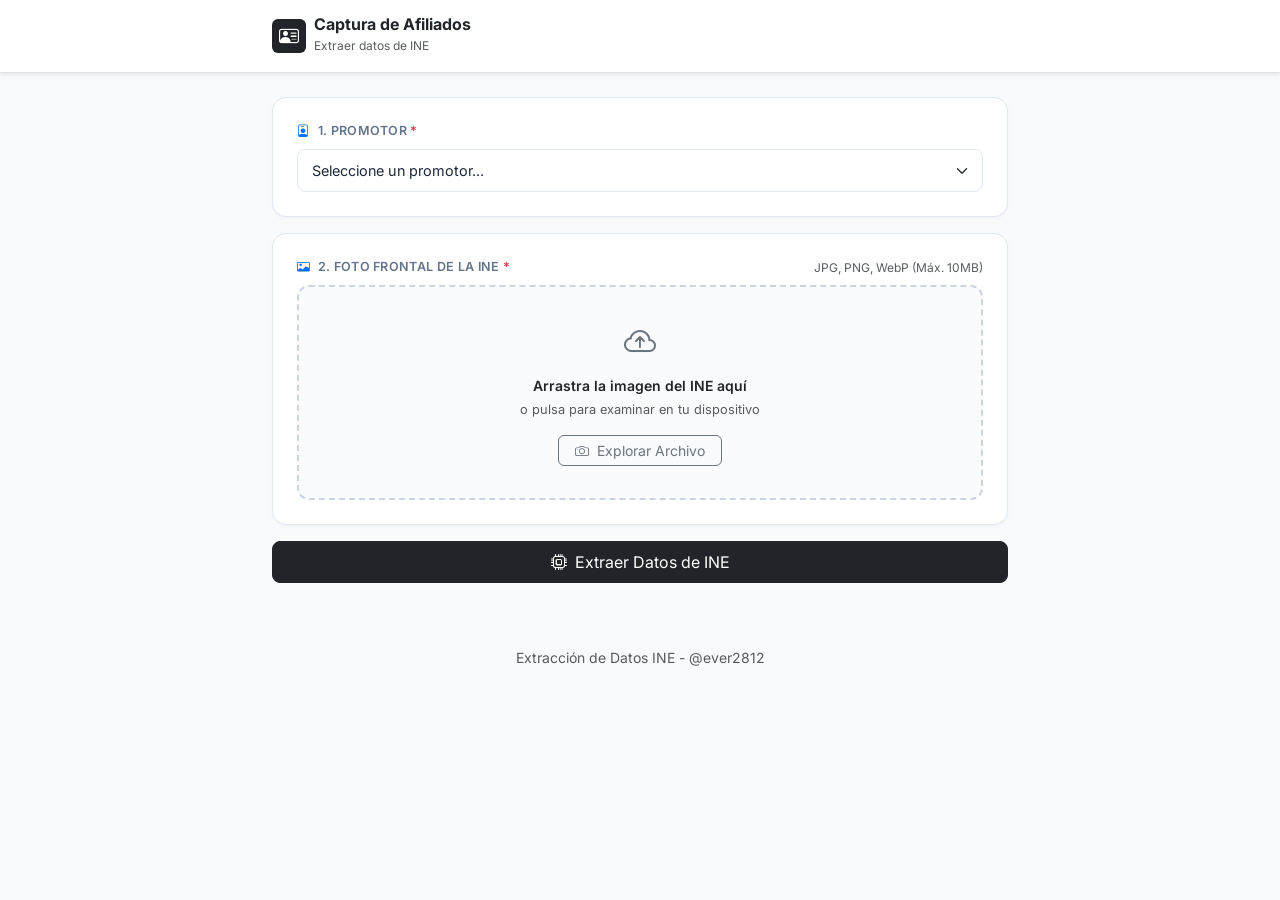
==== commit efa1e567: "se agrega pantalla de login para acceso" ====
--- a/index.html
+++ b/index.html
@@ -3,7 +3,7 @@
 <head>
   <meta charset="UTF-8">
   <meta name="viewport" content="width=device-width, initial-scale=1.0">
-  <title>Captura de Registros INE</title>
+  <title>Captura de Afiliados</title>
   
   <!-- Bootstrap 5.3 CSS -->
   <link href="https://cdn.jsdelivr.net/npm/bootstrap@5.3.3/dist/css/bootstrap.min.css" rel="stylesheet">
@@ -26,7 +26,7 @@
           <i class="bi bi-person-vcard fs-5"></i>
         </div>
         <div>
-          <span class="fw-bold text-dark fs-6 tracking-tight d-block lh-1">Captura de Datos</span>
+          <span class="fw-bold text-dark fs-6 tracking-tight d-block lh-1">Captura de Afiliados</span>
           <span class="text-muted" style="font-size: 0.75rem;">Extraer datos de INE</span>
         </div>
       </div>
@@ -52,7 +52,7 @@
       <section class="card card-modern p-4 mb-3">
         <div class="d-flex align-items-center justify-content-between mb-2">
           <label for="promotorSelect" class="form-label-subtle m-0">
-            <i class="bi bi-person-badge text-primary me-1"></i> 1. Promotor<span class="text-danger">*</span>
+            <i class="bi bi-person-badge text-primary me-1"></i> 1. Promotor <span class="text-danger">*</span>
           </label>
         </div>
         <select class="form-select form-select-modern" id="promotorSelect" required>
@@ -69,7 +69,7 @@
       <section class="card card-modern p-4 mb-3">
         <div class="d-flex align-items-center justify-content-between mb-2">
           <label class="form-label-subtle m-0">
-            <i class="bi bi-card-image text-primary me-1"></i> 2. Fotografía Frontal de la INE <span class="text-danger">*</span>
+            <i class="bi bi-card-image text-primary me-1"></i> 2. Foto Frontal de la INE <span class="text-danger">*</span>
           </label>
           <span class="text-muted small" style="font-size: 0.75rem;">JPG, PNG, WebP (Máx. 10MB)</span>
         </div>
--- a/estilo.css
+++ b/estilo.css
@@ -77,4 +77,34 @@
         opacity: 1;
         transform: translateY(0);
       }
-    }+    }
+
+    /* Unificación y limpieza de bordes en grupos de input */
+.input-group .input-group-text,
+.input-group .form-control-modern,
+.input-group .btn-password-toggle {
+  border-color: #dee2e6;
+}
+
+.input-group:focus-within {
+  box-shadow: 0 0 0 0.2rem rgba(13, 110, 253, 0.15);
+  border-radius: 0.375rem;
+}
+
+.input-group:focus-within .input-group-text,
+.input-group:focus-within .form-control-modern,
+.input-group:focus-within .btn-password-toggle {
+  border-color: #86b7fe;
+}
+
+.btn-password-toggle {
+  background-color: #fff;
+  border-left: 0;
+  color: #6c757d;
+  transition: color 0.15s ease-in-out;
+}
+
+.btn-password-toggle:hover {
+  color: #212529;
+  background-color: #fff;
+}
